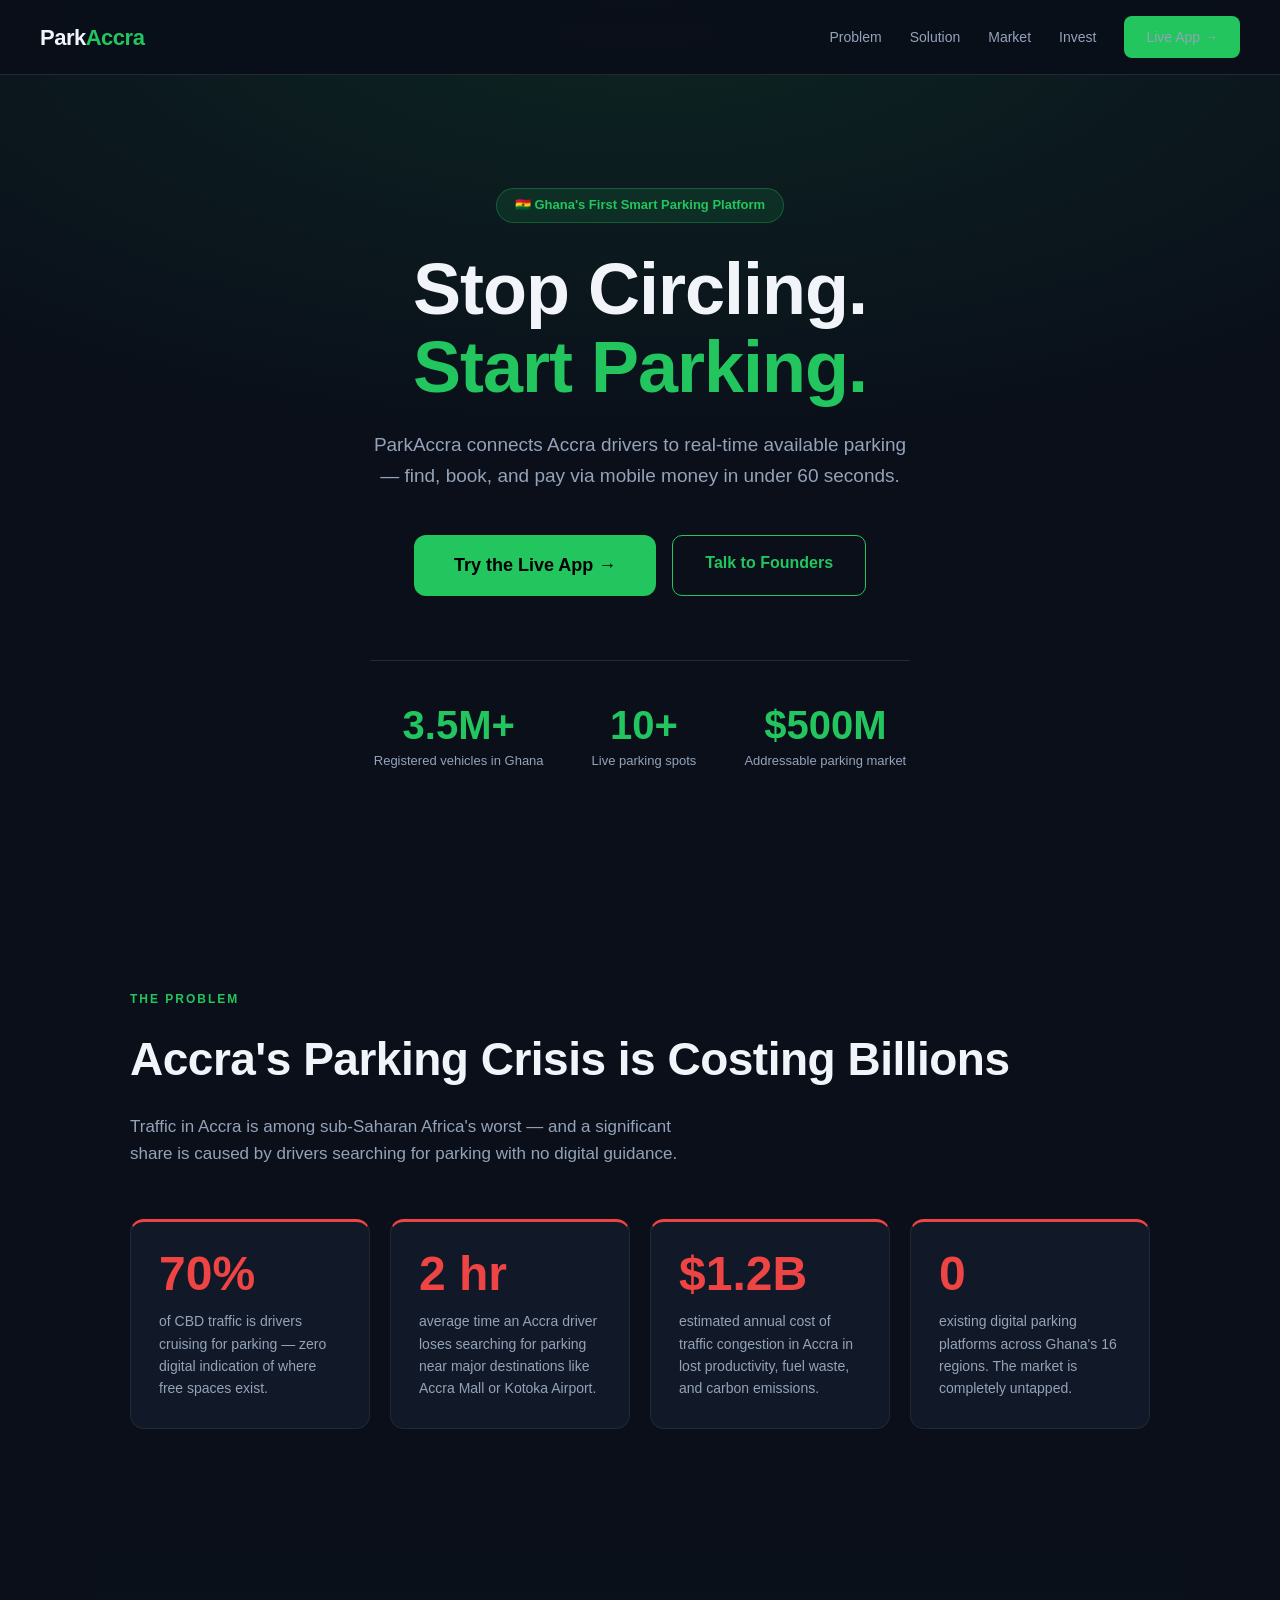
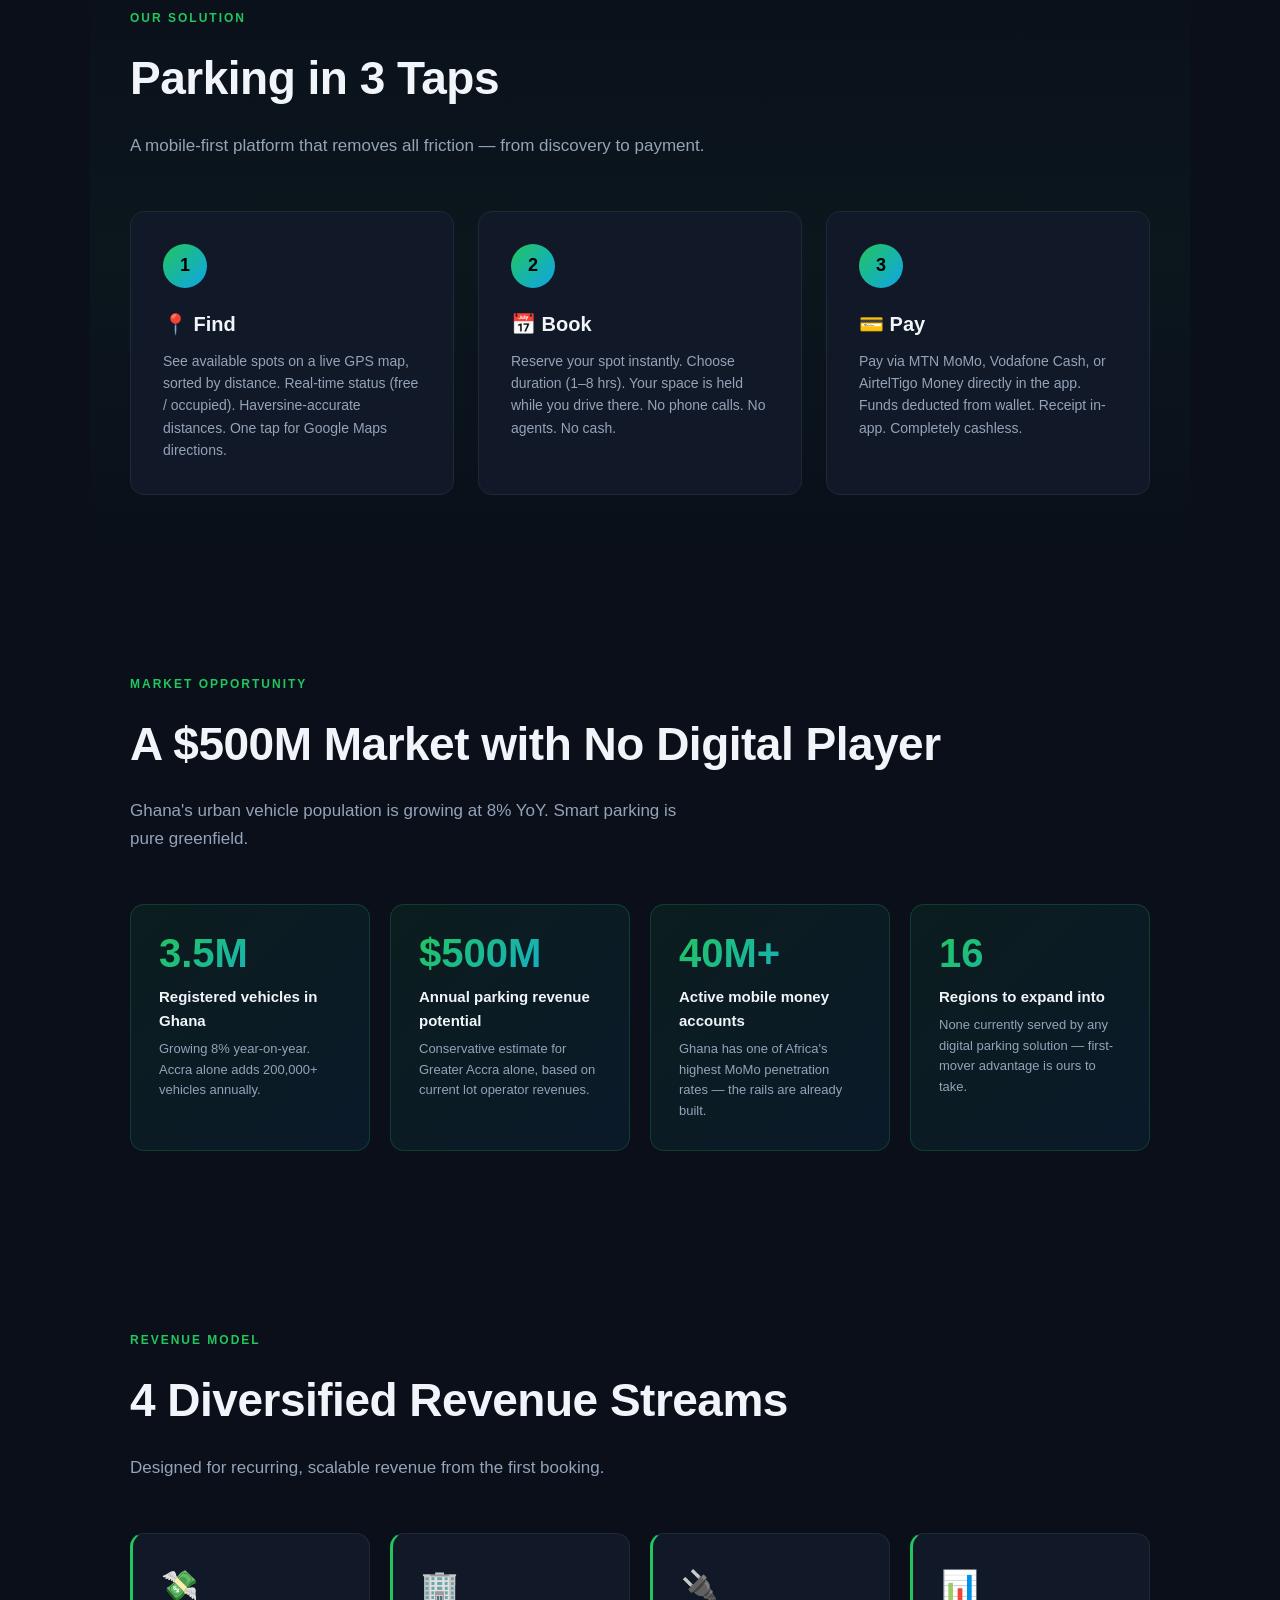
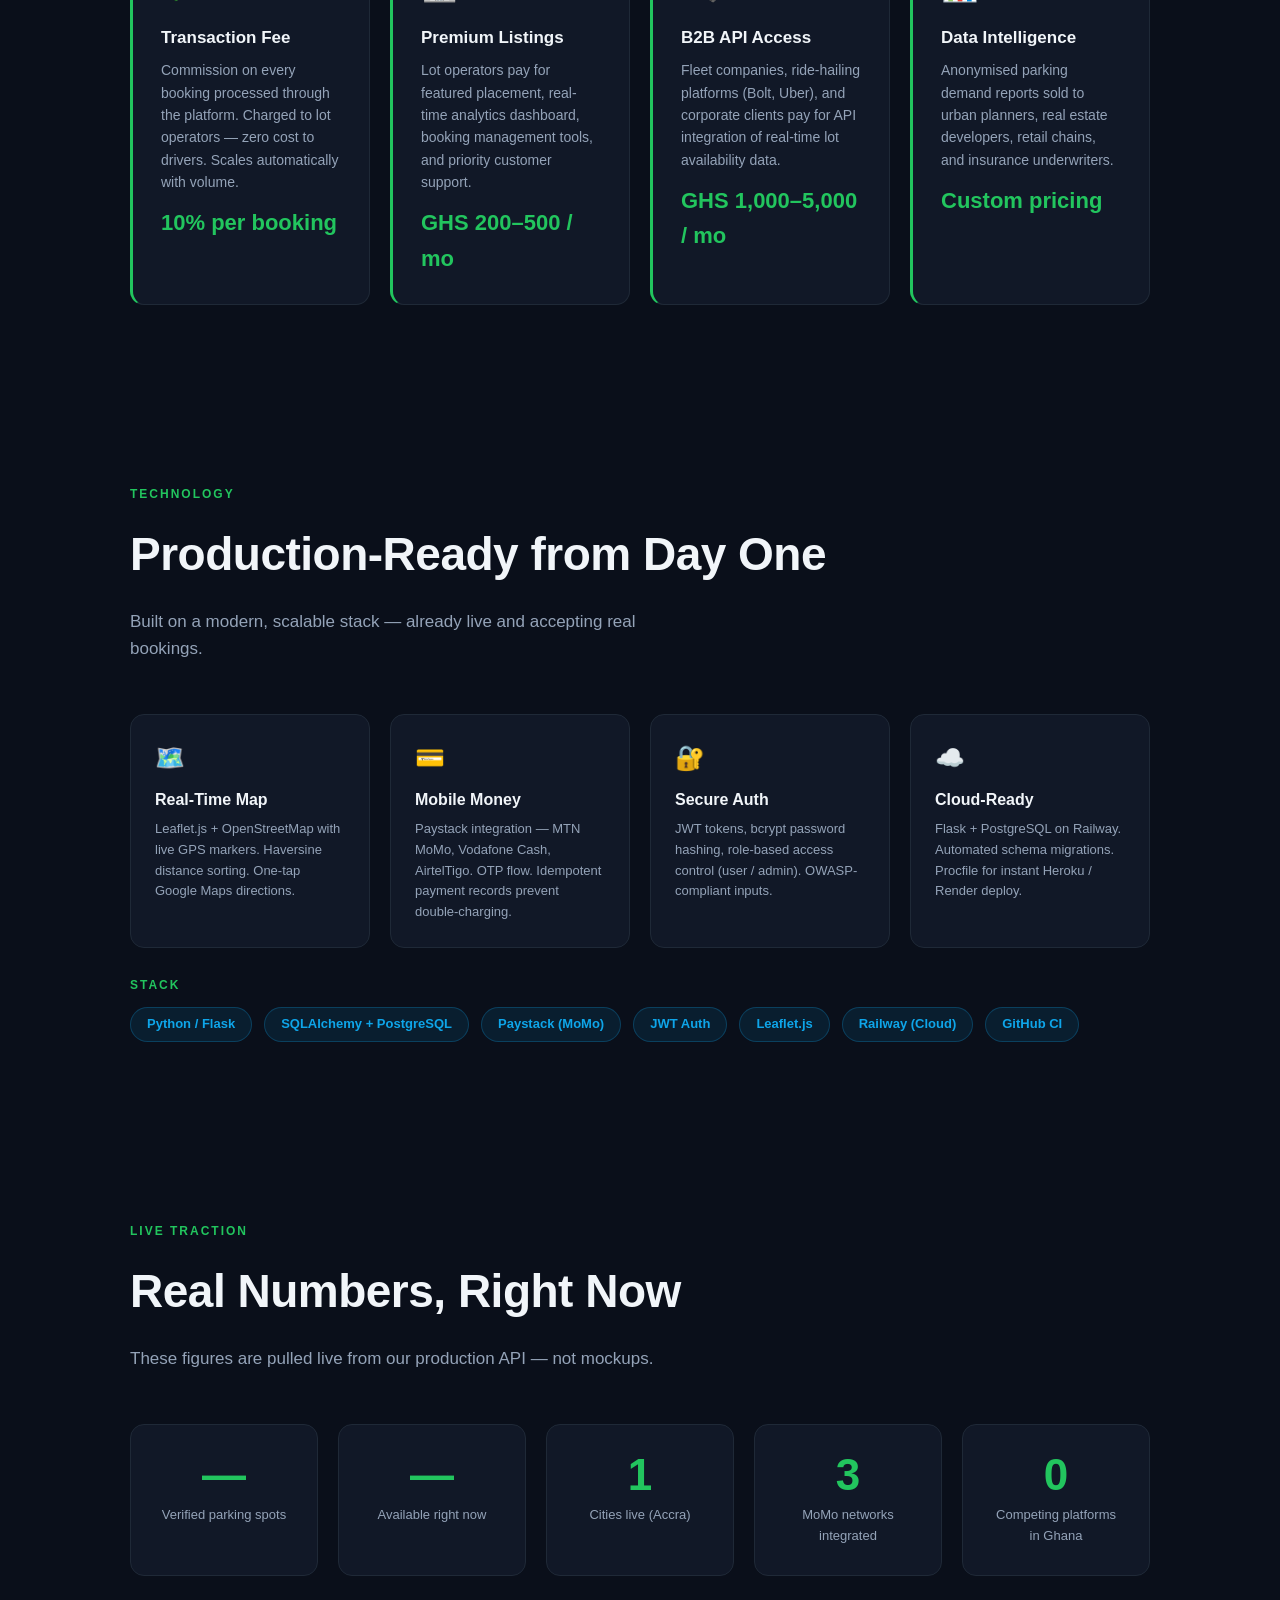
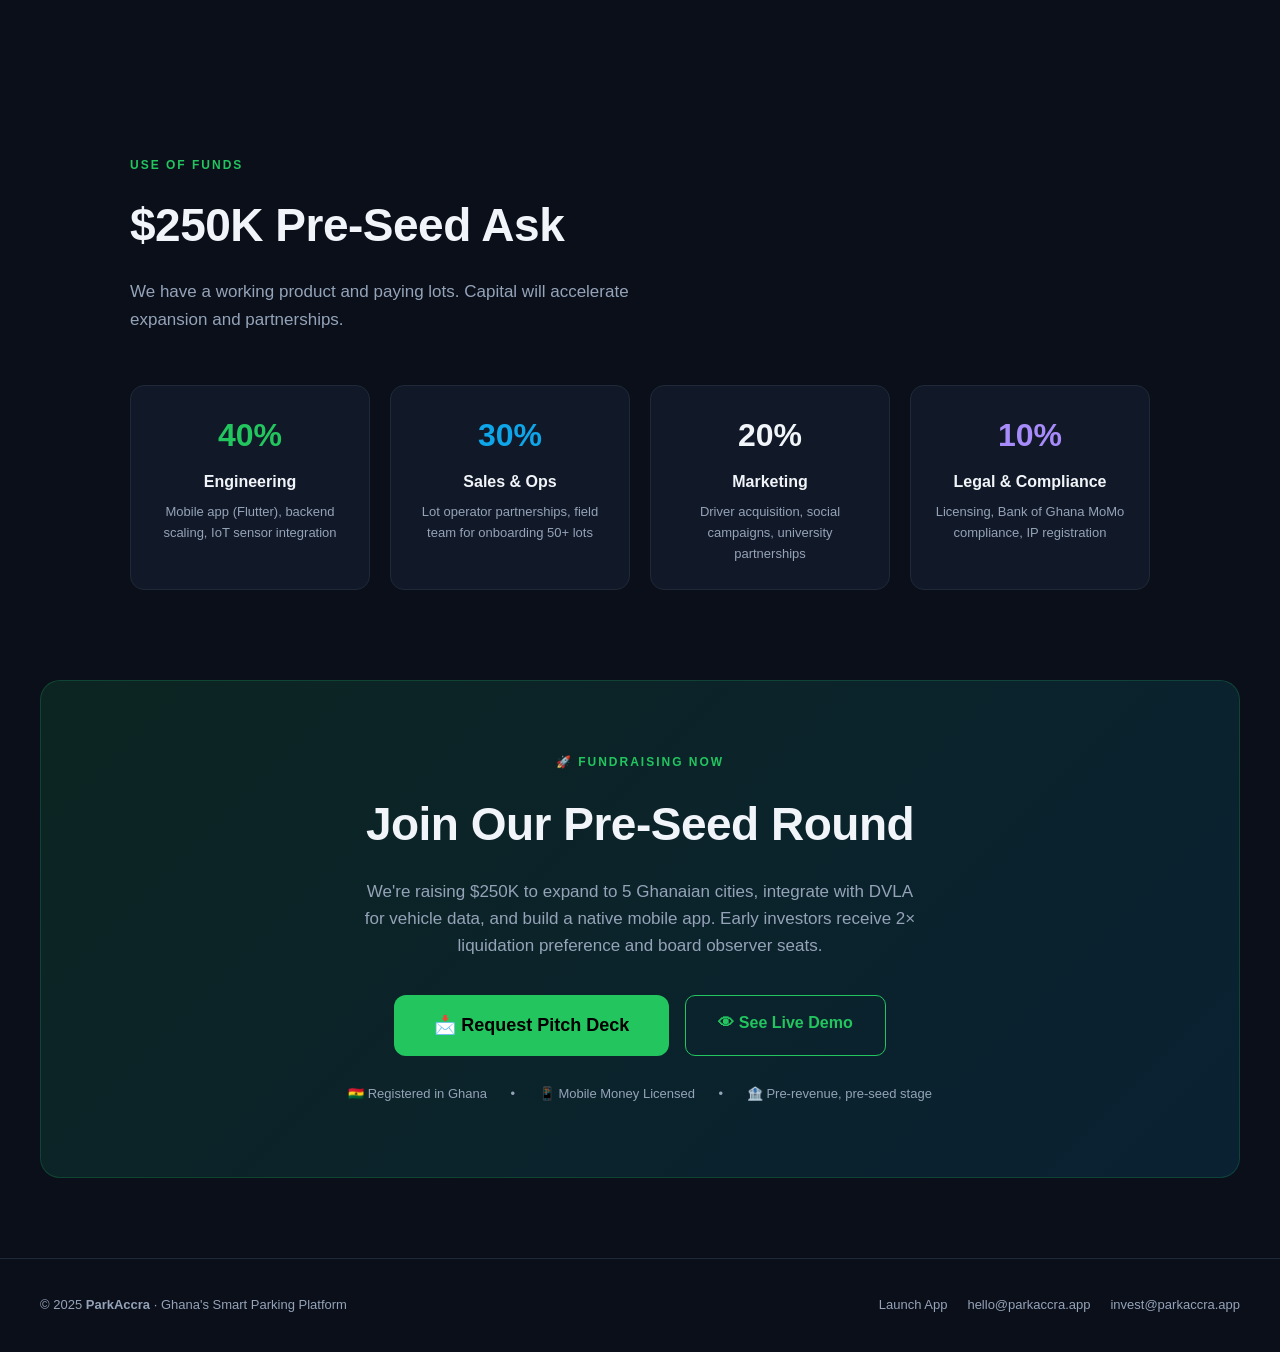
==== landing.html @ 91aaaafd "feat: Haversine distance + directions, Paystack MoMo integration, investor landing page - Add Havers" ====
<!DOCTYPE html>
<html lang="en">
<head>
  <meta charset="UTF-8" />
  <meta name="viewport" content="width=device-width, initial-scale=1.0" />
  <title>ParkAccra — Smarter Parking for Ghana</title>
  <meta name="description" content="Find, book, and pay for parking in Accra in seconds. Real-time spots, mobile money payments, GPS directions." />
  <style>
    * { box-sizing: border-box; margin: 0; padding: 0; }
    :root {
      --green: #22c55e;
      --blue: #0ea5e9;
      --red: #ef4444;
      --dark: #0a0f1a;
      --card: #111827;
      --border: #1f2937;
      --text: #f1f5f9;
      --muted: #94a3b8;
    }
    html { scroll-behavior: smooth; }
    body {
      font-family: -apple-system, BlinkMacSystemFont, 'Segoe UI', Roboto, sans-serif;
      background: var(--dark);
      color: var(--text);
      line-height: 1.6;
    }
    a { color: var(--green); text-decoration: none; }
    a:hover { text-decoration: underline; }

    /* ── NAV ── */
    nav {
      position: fixed; top: 0; left: 0; right: 0; z-index: 100;
      display: flex; justify-content: space-between; align-items: center;
      padding: 16px 40px;
      background: rgba(10,15,26,0.92);
      backdrop-filter: blur(12px);
      border-bottom: 1px solid var(--border);
    }
    .nav-logo { font-size: 22px; font-weight: 800; color: var(--text); letter-spacing: -0.5px; }
    .nav-logo span { color: var(--green); }
    .nav-links { display: flex; gap: 28px; align-items: center; }
    .nav-links a { color: var(--muted); font-size: 14px; font-weight: 500; transition: color .2s; }
    .nav-links a:hover { color: var(--text); text-decoration: none; }
    .btn { display: inline-block; padding: 10px 22px; border-radius: 8px; font-weight: 700; font-size: 14px; transition: all .2s; cursor: pointer; border: none; text-decoration: none !important; }
    .btn-primary { background: var(--green); color: #000; }
    .btn-primary:hover { background: #16a34a; }
    .btn-outline { border: 1.5px solid var(--green); color: var(--green); background: transparent; }
    .btn-outline:hover { background: var(--green); color: #000; }
    .btn-lg { padding: 14px 32px; font-size: 16px; border-radius: 10px; }
    .btn-xl { padding: 16px 40px; font-size: 18px; border-radius: 12px; }

    /* ── HERO ── */
    .hero {
      min-height: 100vh;
      display: flex; align-items: center; justify-content: center;
      padding: 140px 32px 80px;
      text-align: center;
      background: radial-gradient(ellipse 80% 50% at 50% 0%, rgba(34,197,94,0.12), transparent);
    }
    .hero-inner { max-width: 800px; }
    .hero-badge {
      display: inline-block;
      background: rgba(34,197,94,0.12); color: var(--green);
      border: 1px solid rgba(34,197,94,0.3); border-radius: 999px;
      padding: 6px 18px; font-size: 13px; font-weight: 700; margin-bottom: 28px;
    }
    h1 { font-size: clamp(38px, 7vw, 72px); font-weight: 900; line-height: 1.08; margin-bottom: 24px; letter-spacing: -1px; }
    h1 em { color: var(--green); font-style: normal; }
    .hero-sub { font-size: 19px; color: var(--muted); max-width: 540px; margin: 0 auto 44px; }
    .hero-cta { display: flex; gap: 16px; justify-content: center; flex-wrap: wrap; }
    .hero-stats {
      display: flex; gap: 48px; justify-content: center; flex-wrap: wrap;
      margin-top: 64px; padding-top: 44px; border-top: 1px solid var(--border);
    }
    .hero-stat .num { font-size: 40px; font-weight: 900; color: var(--green); line-height: 1; }
    .hero-stat .label { font-size: 13px; color: var(--muted); margin-top: 6px; }

    /* ── SECTIONS ── */
    .section { padding: 90px 40px; max-width: 1100px; margin: 0 auto; }
    .section-label { font-size: 12px; font-weight: 800; color: var(--green); letter-spacing: 2px; text-transform: uppercase; margin-bottom: 14px; }
    h2 { font-size: clamp(28px, 4vw, 46px); font-weight: 900; margin-bottom: 16px; letter-spacing: -0.5px; }
    .section-sub { font-size: 17px; color: var(--muted); max-width: 580px; margin-bottom: 52px; }

    /* ── PROBLEM ── */
    .grid-4 { display: grid; grid-template-columns: repeat(auto-fit, minmax(220px, 1fr)); gap: 20px; }
    .problem-card {
      background: var(--card); border: 1px solid var(--border); border-radius: 14px; padding: 28px;
      border-top: 3px solid var(--red);
    }
    .problem-card .big-num { font-size: 48px; font-weight: 900; color: var(--red); line-height: 1; margin-bottom: 12px; }
    .problem-card p { font-size: 14px; color: var(--muted); line-height: 1.6; }

    /* ── HOW IT WORKS ── */
    .steps { display: grid; grid-template-columns: repeat(auto-fit, minmax(240px, 1fr)); gap: 24px; }
    .step {
      background: var(--card); border: 1px solid var(--border); border-radius: 14px; padding: 32px;
      position: relative; transition: border-color .2s;
    }
    .step:hover { border-color: var(--green); }
    .step-num {
      width: 44px; height: 44px; border-radius: 50%;
      background: linear-gradient(135deg, var(--green), var(--blue));
      display: flex; align-items: center; justify-content: center;
      font-weight: 900; font-size: 18px; color: #000; margin-bottom: 20px;
    }
    .step h3 { font-size: 20px; font-weight: 700; margin-bottom: 10px; }
    .step p { font-size: 14px; color: var(--muted); line-height: 1.6; }

    /* ── MARKET ── */
    .market-grid { display: grid; grid-template-columns: repeat(auto-fit, minmax(210px, 1fr)); gap: 20px; }
    .market-card {
      background: linear-gradient(135deg, rgba(34,197,94,0.08), rgba(14,165,233,0.08));
      border: 1px solid rgba(34,197,94,0.2); border-radius: 14px; padding: 28px;
    }
    .market-card .big { font-size: 40px; font-weight: 900; background: linear-gradient(135deg, var(--green), var(--blue)); -webkit-background-clip: text; -webkit-text-fill-color: transparent; background-clip: text; line-height: 1; }
    .market-card h3 { font-size: 15px; font-weight: 700; margin: 12px 0 6px; }
    .market-card p { font-size: 13px; color: var(--muted); }

    /* ── REVENUE ── */
    .revenue-grid { display: grid; grid-template-columns: repeat(auto-fit, minmax(230px, 1fr)); gap: 20px; }
    .revenue-card {
      background: var(--card); border: 1px solid var(--border); border-radius: 14px; padding: 28px;
      border-left: 3px solid var(--green);
    }
    .revenue-card .icon { font-size: 30px; margin-bottom: 14px; }
    .revenue-card h3 { font-size: 17px; font-weight: 700; margin-bottom: 8px; }
    .revenue-card p { font-size: 14px; color: var(--muted); line-height: 1.6; }
    .revenue-card .rate { font-size: 22px; font-weight: 800; color: var(--green); margin-top: 12px; }

    /* ── TRACTION ── */
    .traction-strip {
      display: grid; grid-template-columns: repeat(auto-fit, minmax(170px, 1fr)); gap: 20px;
    }
    .traction-card {
      background: var(--card); border: 1px solid var(--border); border-radius: 14px;
      padding: 28px; text-align: center;
    }
    .traction-card .num { font-size: 44px; font-weight: 900; color: var(--green); line-height: 1; }
    .traction-card .label { font-size: 13px; color: var(--muted); margin-top: 8px; }

    /* ── TECH STACK ── */
    .tech-list {
      display: flex; flex-wrap: wrap; gap: 12px; margin-top: 8px;
    }
    .tech-pill {
      background: rgba(14,165,233,0.1); border: 1px solid rgba(14,165,233,0.25);
      color: var(--blue); border-radius: 999px; padding: 6px 16px; font-size: 13px; font-weight: 600;
    }

    /* ── INVESTMENT CTA ── */
    .invest-section {
      background: linear-gradient(135deg, rgba(34,197,94,0.12), rgba(14,165,233,0.12));
      border: 1px solid rgba(34,197,94,0.2); border-radius: 20px;
      padding: 72px 48px; text-align: center; margin: 0 40px 80px;
    }
    .invest-section h2 { margin-bottom: 16px; }
    .invest-section p { color: var(--muted); font-size: 17px; max-width: 560px; margin: 0 auto 36px; }
    .invest-btns { display: flex; gap: 16px; justify-content: center; flex-wrap: wrap; }
    .invest-meta { margin-top: 28px; font-size: 13px; color: var(--muted); }
    .invest-meta span { margin: 0 10px; }

    /* ── FOOTER ── */
    footer {
      border-top: 1px solid var(--border); padding: 36px 40px;
      display: flex; justify-content: space-between; align-items: center;
      flex-wrap: wrap; gap: 12px; color: var(--muted); font-size: 13px;
    }
    footer a { color: var(--muted); }
    footer a:hover { color: var(--text); }

    /* ── RESPONSIVE ── */
    @media (max-width: 640px) {
      nav { padding: 14px 20px; }
      .nav-links a:not(.btn) { display: none; }
      .hero { padding: 110px 20px 60px; }
      .section { padding: 64px 20px; }
      .invest-section { padding: 44px 24px; margin: 0 16px 60px; }
      footer { flex-direction: column; text-align: center; padding: 28px 20px; }
    }
  </style>
</head>
<body>

<!-- ── NAV ── -->
<nav>
  <div class="nav-logo">Park<span>Accra</span></div>
  <div class="nav-links">
    <a href="#problem">Problem</a>
    <a href="#solution">Solution</a>
    <a href="#market">Market</a>
    <a href="#invest">Invest</a>
    <a href="/app" class="btn btn-primary">Live App →</a>
  </div>
</nav>

<!-- ── HERO ── -->
<section class="hero">
  <div class="hero-inner">
    <div class="hero-badge">🇬🇭 Ghana's First Smart Parking Platform</div>
    <h1>Stop Circling.<br><em>Start Parking.</em></h1>
    <p class="hero-sub">ParkAccra connects Accra drivers to real-time available parking — find, book, and pay via mobile money in under 60 seconds.</p>
    <div class="hero-cta">
      <a href="/app" class="btn btn-primary btn-xl">Try the Live App →</a>
      <a href="mailto:invest@parkaccra.app" class="btn btn-outline btn-lg">Talk to Founders</a>
    </div>
    <div class="hero-stats">
      <div class="hero-stat">
        <div class="num">3.5M+</div>
        <div class="label">Registered vehicles in Ghana</div>
      </div>
      <div class="hero-stat">
        <div class="num" id="liveSpotsHero">10+</div>
        <div class="label">Live parking spots</div>
      </div>
      <div class="hero-stat">
        <div class="num">$500M</div>
        <div class="label">Addressable parking market</div>
      </div>
    </div>
  </div>
</section>

<!-- ── PROBLEM ── -->
<section class="section" id="problem">
  <div class="section-label">The Problem</div>
  <h2>Accra's Parking Crisis is Costing Billions</h2>
  <p class="section-sub">Traffic in Accra is among sub-Saharan Africa's worst — and a significant share is caused by drivers searching for parking with no digital guidance.</p>
  <div class="grid-4">
    <div class="problem-card">
      <div class="big-num">70%</div>
      <p>of CBD traffic is drivers cruising for parking — zero digital indication of where free spaces exist.</p>
    </div>
    <div class="problem-card">
      <div class="big-num">2 hr</div>
      <p>average time an Accra driver loses searching for parking near major destinations like Accra Mall or Kotoka Airport.</p>
    </div>
    <div class="problem-card">
      <div class="big-num">$1.2B</div>
      <p>estimated annual cost of traffic congestion in Accra in lost productivity, fuel waste, and carbon emissions.</p>
    </div>
    <div class="problem-card">
      <div class="big-num">0</div>
      <p>existing digital parking platforms across Ghana's 16 regions. The market is completely untapped.</p>
    </div>
  </div>
</section>

<!-- ── HOW IT WORKS ── -->
<section class="section" id="solution" style="background: linear-gradient(180deg, transparent, rgba(34,197,94,0.04), transparent);">
  <div class="section-label">Our Solution</div>
  <h2>Parking in 3 Taps</h2>
  <p class="section-sub">A mobile-first platform that removes all friction — from discovery to payment.</p>
  <div class="steps">
    <div class="step">
      <div class="step-num">1</div>
      <h3>📍 Find</h3>
      <p>See available spots on a live GPS map, sorted by distance. Real-time status (free / occupied). Haversine-accurate distances. One tap for Google Maps directions.</p>
    </div>
    <div class="step">
      <div class="step-num">2</div>
      <h3>📅 Book</h3>
      <p>Reserve your spot instantly. Choose duration (1–8 hrs). Your space is held while you drive there. No phone calls. No agents. No cash.</p>
    </div>
    <div class="step">
      <div class="step-num">3</div>
      <h3>💳 Pay</h3>
      <p>Pay via MTN MoMo, Vodafone Cash, or AirtelTigo Money directly in the app. Funds deducted from wallet. Receipt in-app. Completely cashless.</p>
    </div>
  </div>
</section>

<!-- ── MARKET ── -->
<section class="section" id="market">
  <div class="section-label">Market Opportunity</div>
  <h2>A $500M Market with No Digital Player</h2>
  <p class="section-sub">Ghana's urban vehicle population is growing at 8% YoY. Smart parking is pure greenfield.</p>
  <div class="market-grid">
    <div class="market-card">
      <div class="big">3.5M</div>
      <h3>Registered vehicles in Ghana</h3>
      <p>Growing 8% year-on-year. Accra alone adds 200,000+ vehicles annually.</p>
    </div>
    <div class="market-card">
      <div class="big">$500M</div>
      <h3>Annual parking revenue potential</h3>
      <p>Conservative estimate for Greater Accra alone, based on current lot operator revenues.</p>
    </div>
    <div class="market-card">
      <div class="big">40M+</div>
      <h3>Active mobile money accounts</h3>
      <p>Ghana has one of Africa's highest MoMo penetration rates — the rails are already built.</p>
    </div>
    <div class="market-card">
      <div class="big">16</div>
      <h3>Regions to expand into</h3>
      <p>None currently served by any digital parking solution — first-mover advantage is ours to take.</p>
    </div>
  </div>
</section>

<!-- ── REVENUE ── -->
<section class="section">
  <div class="section-label">Revenue Model</div>
  <h2>4 Diversified Revenue Streams</h2>
  <p class="section-sub">Designed for recurring, scalable revenue from the first booking.</p>
  <div class="revenue-grid">
    <div class="revenue-card">
      <div class="icon">💸</div>
      <h3>Transaction Fee</h3>
      <p>Commission on every booking processed through the platform. Charged to lot operators — zero cost to drivers. Scales automatically with volume.</p>
      <div class="rate">10% per booking</div>
    </div>
    <div class="revenue-card">
      <div class="icon">🏢</div>
      <h3>Premium Listings</h3>
      <p>Lot operators pay for featured placement, real-time analytics dashboard, booking management tools, and priority customer support.</p>
      <div class="rate">GHS 200–500 / mo</div>
    </div>
    <div class="revenue-card">
      <div class="icon">🔌</div>
      <h3>B2B API Access</h3>
      <p>Fleet companies, ride-hailing platforms (Bolt, Uber), and corporate clients pay for API integration of real-time lot availability data.</p>
      <div class="rate">GHS 1,000–5,000 / mo</div>
    </div>
    <div class="revenue-card">
      <div class="icon">📊</div>
      <h3>Data Intelligence</h3>
      <p>Anonymised parking demand reports sold to urban planners, real estate developers, retail chains, and insurance underwriters.</p>
      <div class="rate">Custom pricing</div>
    </div>
  </div>
</section>

<!-- ── TECHNOLOGY ── -->
<section class="section">
  <div class="section-label">Technology</div>
  <h2>Production-Ready from Day One</h2>
  <p class="section-sub">Built on a modern, scalable stack — already live and accepting real bookings.</p>
  <div class="grid-4">
    <div style="background:var(--card);border:1px solid var(--border);border-radius:14px;padding:24px">
      <div style="font-size:24px;margin-bottom:10px">🗺️</div>
      <strong>Real-Time Map</strong>
      <p style="font-size:13px;color:var(--muted);margin-top:6px">Leaflet.js + OpenStreetMap with live GPS markers. Haversine distance sorting. One-tap Google Maps directions.</p>
    </div>
    <div style="background:var(--card);border:1px solid var(--border);border-radius:14px;padding:24px">
      <div style="font-size:24px;margin-bottom:10px">💳</div>
      <strong>Mobile Money</strong>
      <p style="font-size:13px;color:var(--muted);margin-top:6px">Paystack integration — MTN MoMo, Vodafone Cash, AirtelTigo. OTP flow. Idempotent payment records prevent double-charging.</p>
    </div>
    <div style="background:var(--card);border:1px solid var(--border);border-radius:14px;padding:24px">
      <div style="font-size:24px;margin-bottom:10px">🔐</div>
      <strong>Secure Auth</strong>
      <p style="font-size:13px;color:var(--muted);margin-top:6px">JWT tokens, bcrypt password hashing, role-based access control (user / admin). OWASP-compliant inputs.</p>
    </div>
    <div style="background:var(--card);border:1px solid var(--border);border-radius:14px;padding:24px">
      <div style="font-size:24px;margin-bottom:10px">☁️</div>
      <strong>Cloud-Ready</strong>
      <p style="font-size:13px;color:var(--muted);margin-top:6px">Flask + PostgreSQL on Railway. Automated schema migrations. Procfile for instant Heroku / Render deploy.</p>
    </div>
  </div>
  <div style="margin-top:28px">
    <div class="section-label" style="margin-bottom:12px">Stack</div>
    <div class="tech-list">
      <span class="tech-pill">Python / Flask</span>
      <span class="tech-pill">SQLAlchemy + PostgreSQL</span>
      <span class="tech-pill">Paystack (MoMo)</span>
      <span class="tech-pill">JWT Auth</span>
      <span class="tech-pill">Leaflet.js</span>
      <span class="tech-pill">Railway (Cloud)</span>
      <span class="tech-pill">GitHub CI</span>
    </div>
  </div>
</section>

<!-- ── LIVE TRACTION ── -->
<section class="section">
  <div class="section-label">Live Traction</div>
  <h2>Real Numbers, Right Now</h2>
  <p class="section-sub">These figures are pulled live from our production API — not mockups.</p>
  <div class="traction-strip">
    <div class="traction-card">
      <div class="num" id="t-spots">—</div>
      <div class="label">Verified parking spots</div>
    </div>
    <div class="traction-card">
      <div class="num" id="t-free">—</div>
      <div class="label">Available right now</div>
    </div>
    <div class="traction-card">
      <div class="num" id="t-cities">1</div>
      <div class="label">Cities live (Accra)</div>
    </div>
    <div class="traction-card">
      <div class="num">3</div>
      <div class="label">MoMo networks integrated</div>
    </div>
    <div class="traction-card">
      <div class="num">0</div>
      <div class="label">Competing platforms in Ghana</div>
    </div>
  </div>
</section>

<!-- ── USE OF FUNDS ── -->
<section class="section">
  <div class="section-label">Use of Funds</div>
  <h2>$250K Pre-Seed Ask</h2>
  <p class="section-sub">We have a working product and paying lots. Capital will accelerate expansion and partnerships.</p>
  <div style="display:grid;grid-template-columns:repeat(auto-fit,minmax(200px,1fr));gap:20px">
    <div style="background:var(--card);border:1px solid var(--border);border-radius:14px;padding:24px;text-align:center">
      <div style="font-size:32px;font-weight:900;color:var(--green)">40%</div>
      <div style="font-weight:700;margin:8px 0">Engineering</div>
      <div style="font-size:13px;color:var(--muted)">Mobile app (Flutter), backend scaling, IoT sensor integration</div>
    </div>
    <div style="background:var(--card);border:1px solid var(--border);border-radius:14px;padding:24px;text-align:center">
      <div style="font-size:32px;font-weight:900;color:var(--blue)">30%</div>
      <div style="font-weight:700;margin:8px 0">Sales & Ops</div>
      <div style="font-size:13px;color:var(--muted)">Lot operator partnerships, field team for onboarding 50+ lots</div>
    </div>
    <div style="background:var(--card);border:1px solid var(--border);border-radius:14px;padding:24px;text-align:center">
      <div style="font-size:32px;font-weight:900;color:#f59e0b)">20%</div>
      <div style="font-weight:700;margin:8px 0">Marketing</div>
      <div style="font-size:13px;color:var(--muted)">Driver acquisition, social campaigns, university partnerships</div>
    </div>
    <div style="background:var(--card);border:1px solid var(--border);border-radius:14px;padding:24px;text-align:center">
      <div style="font-size:32px;font-weight:900;color:#a78bfa">10%</div>
      <div style="font-weight:700;margin:8px 0">Legal & Compliance</div>
      <div style="font-size:13px;color:var(--muted)">Licensing, Bank of Ghana MoMo compliance, IP registration</div>
    </div>
  </div>
</section>

<!-- ── INVESTMENT CTA ── -->
<div class="invest-section" id="invest">
  <div class="section-label" style="margin-bottom:16px">🚀 Fundraising Now</div>
  <h2>Join Our Pre-Seed Round</h2>
  <p>We're raising $250K to expand to 5 Ghanaian cities, integrate with DVLA for vehicle data, and build a native mobile app. Early investors receive 2× liquidation preference and board observer seats.</p>
  <div class="invest-btns">
    <a href="mailto:invest@parkaccra.app" class="btn btn-primary btn-xl">📩 Request Pitch Deck</a>
    <a href="/app" class="btn btn-outline btn-lg">👁 See Live Demo</a>
  </div>
  <div class="invest-meta">
    <span>🇬🇭 Registered in Ghana</span>
    <span>•</span>
    <span>📱 Mobile Money Licensed</span>
    <span>•</span>
    <span>🏦 Pre-revenue, pre-seed stage</span>
  </div>
</div>

<!-- ── FOOTER ── -->
<footer>
  <div>© 2025 <strong>ParkAccra</strong> · Ghana's Smart Parking Platform</div>
  <div style="display:flex;gap:20px;flex-wrap:wrap">
    <a href="/app">Launch App</a>
    <a href="mailto:hello@parkaccra.app">hello@parkaccra.app</a>
    <a href="mailto:invest@parkaccra.app">invest@parkaccra.app</a>
  </div>
</footer>

<script>
// Load live numbers from production API
async function loadTraction() {
  try {
    const res = await fetch("/slots");
    if (!res.ok) return;
    const slots = await res.json();
    const total = slots.length;
    const free = slots.filter(s => s.status === "free").length;
    document.getElementById("t-spots").innerText = total;
    document.getElementById("t-free").innerText = free;
    document.getElementById("liveSpotsHero").innerText = total + "+";
  } catch(e) { /* silently ignore on static preview */ }
}
loadTraction();
</script>

</body>
</html>
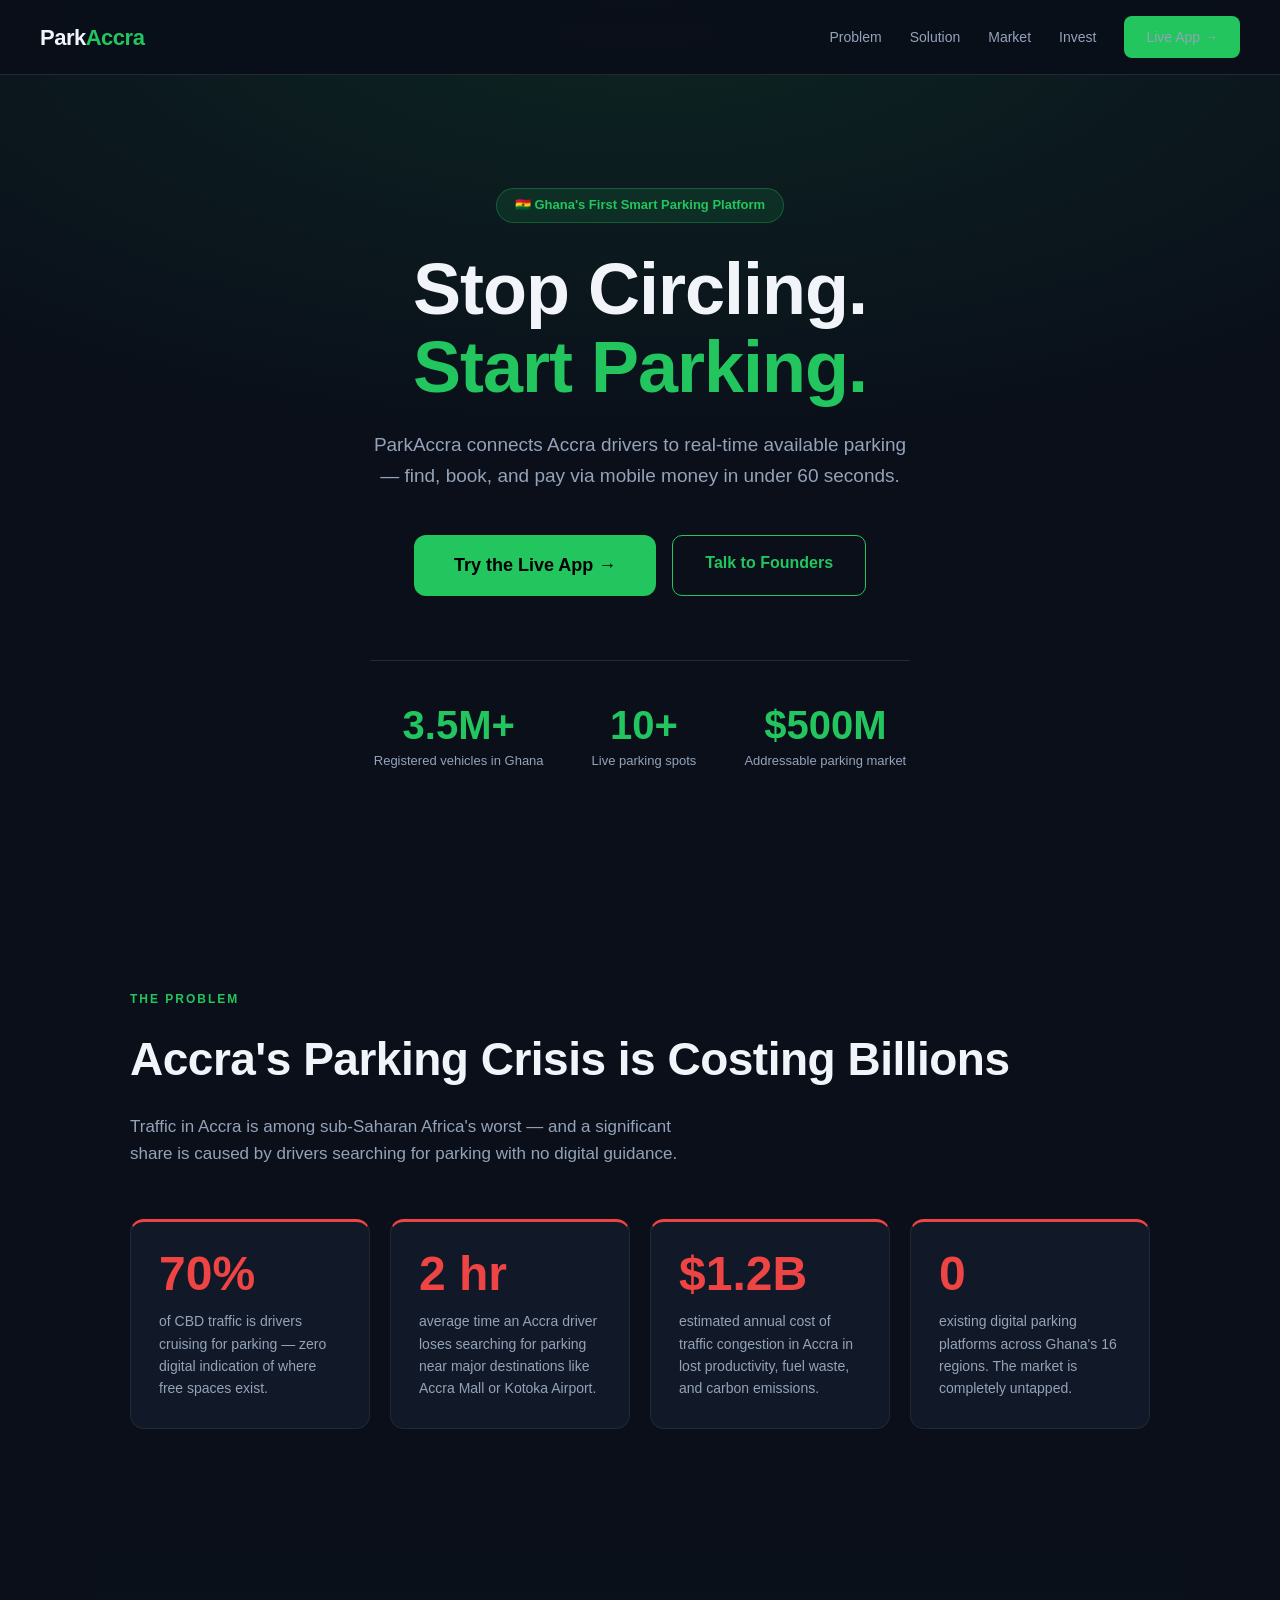
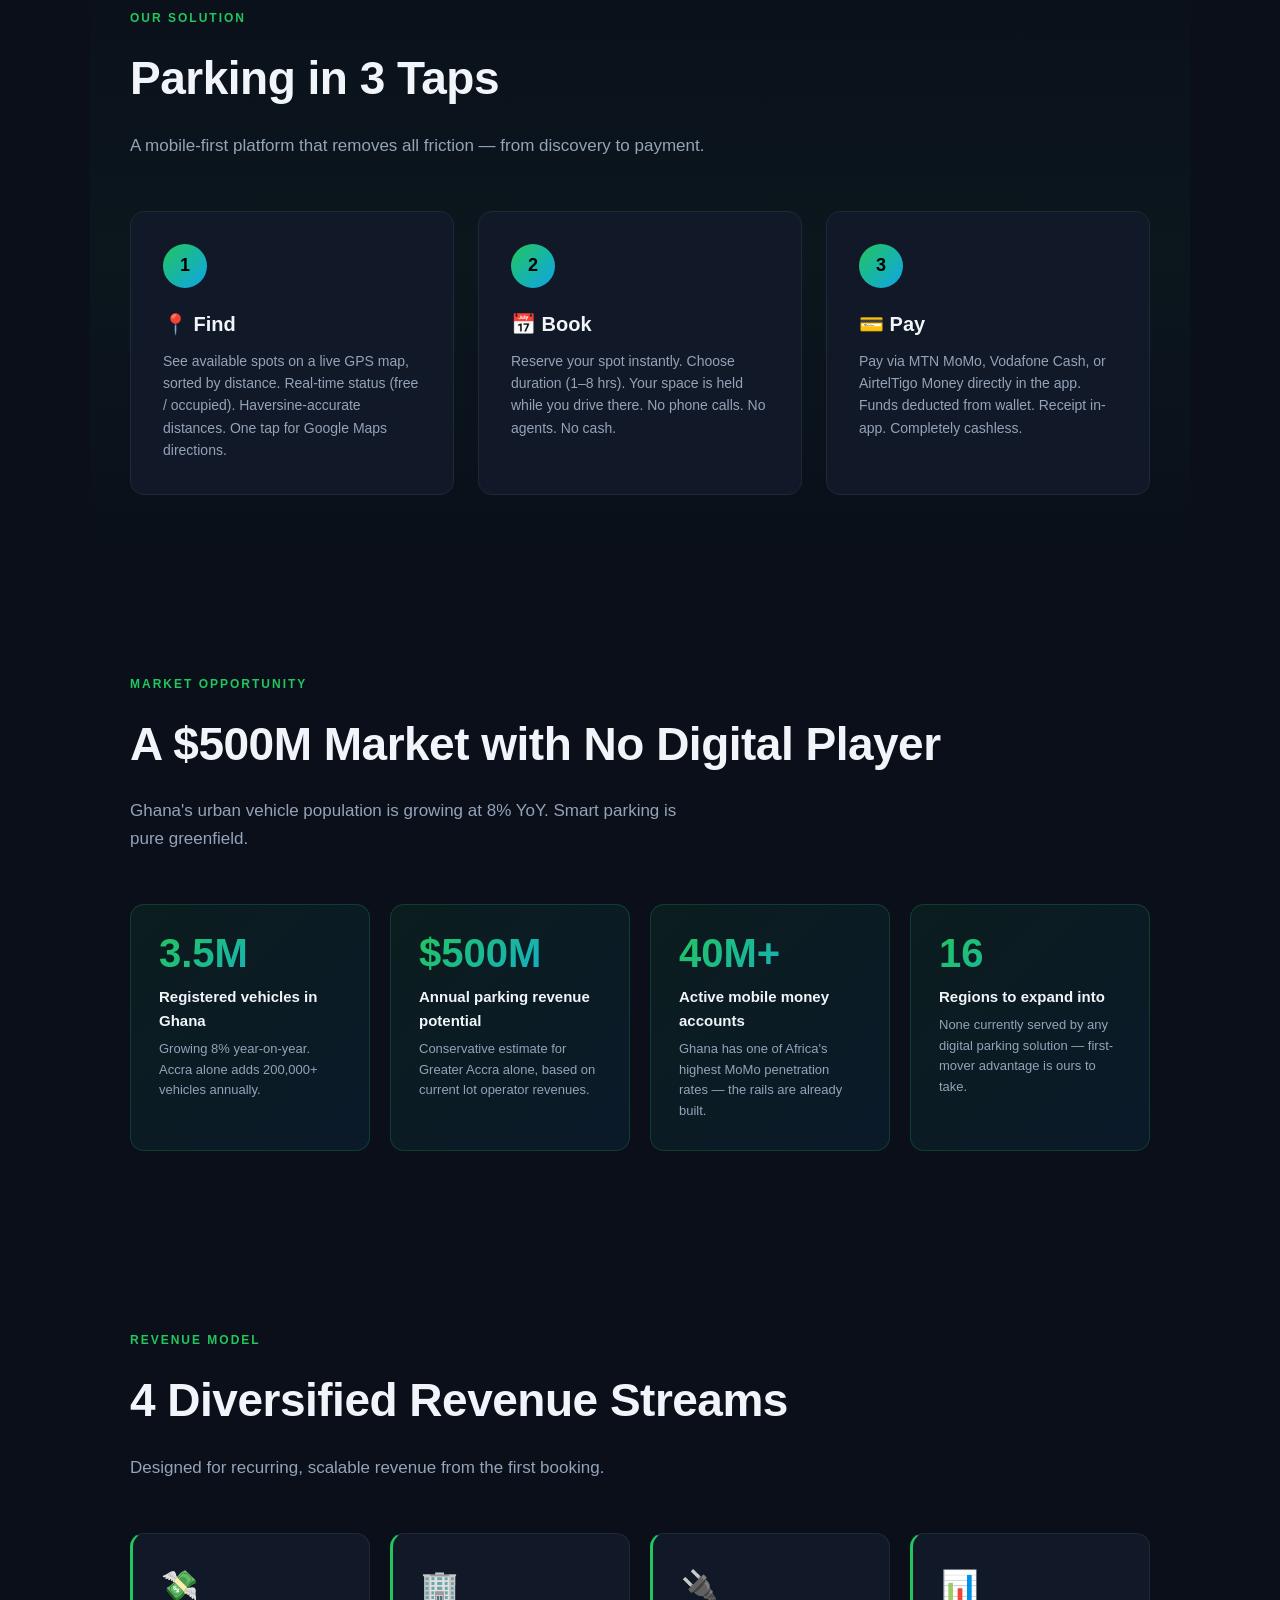
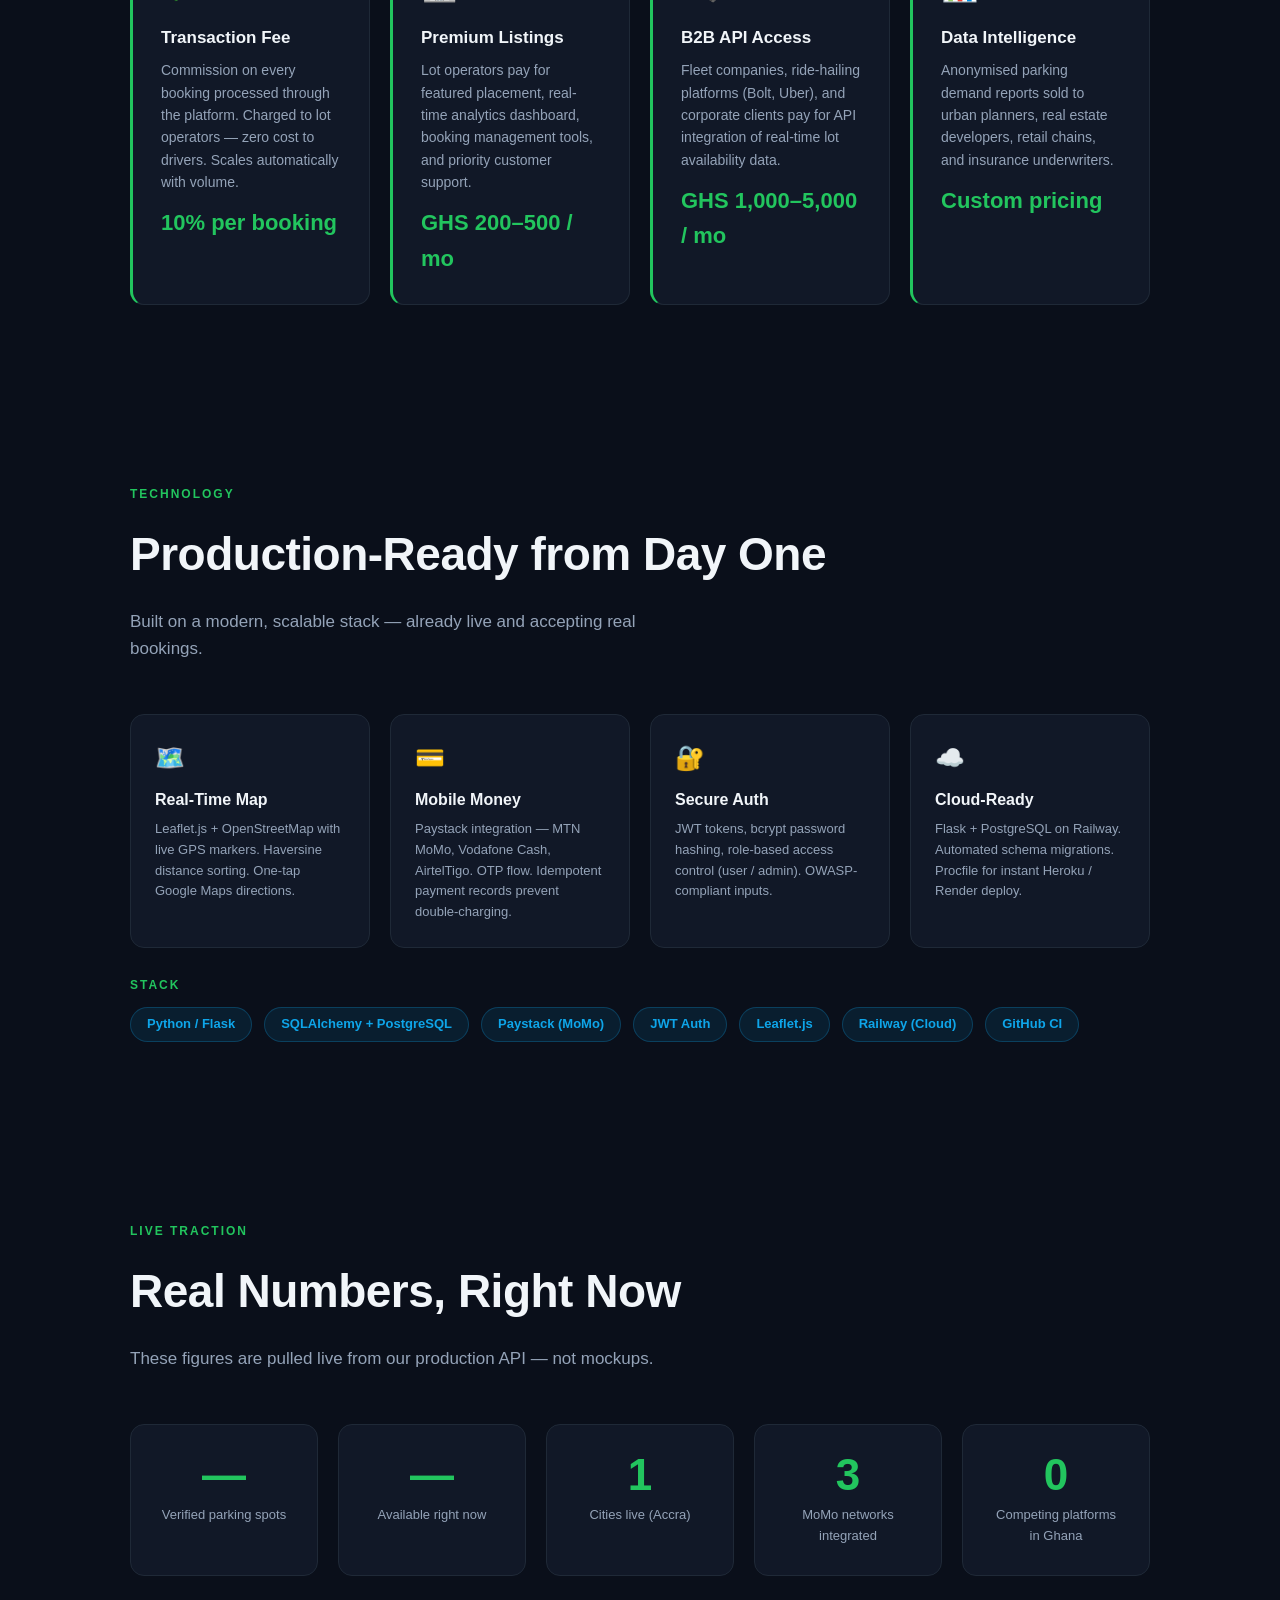
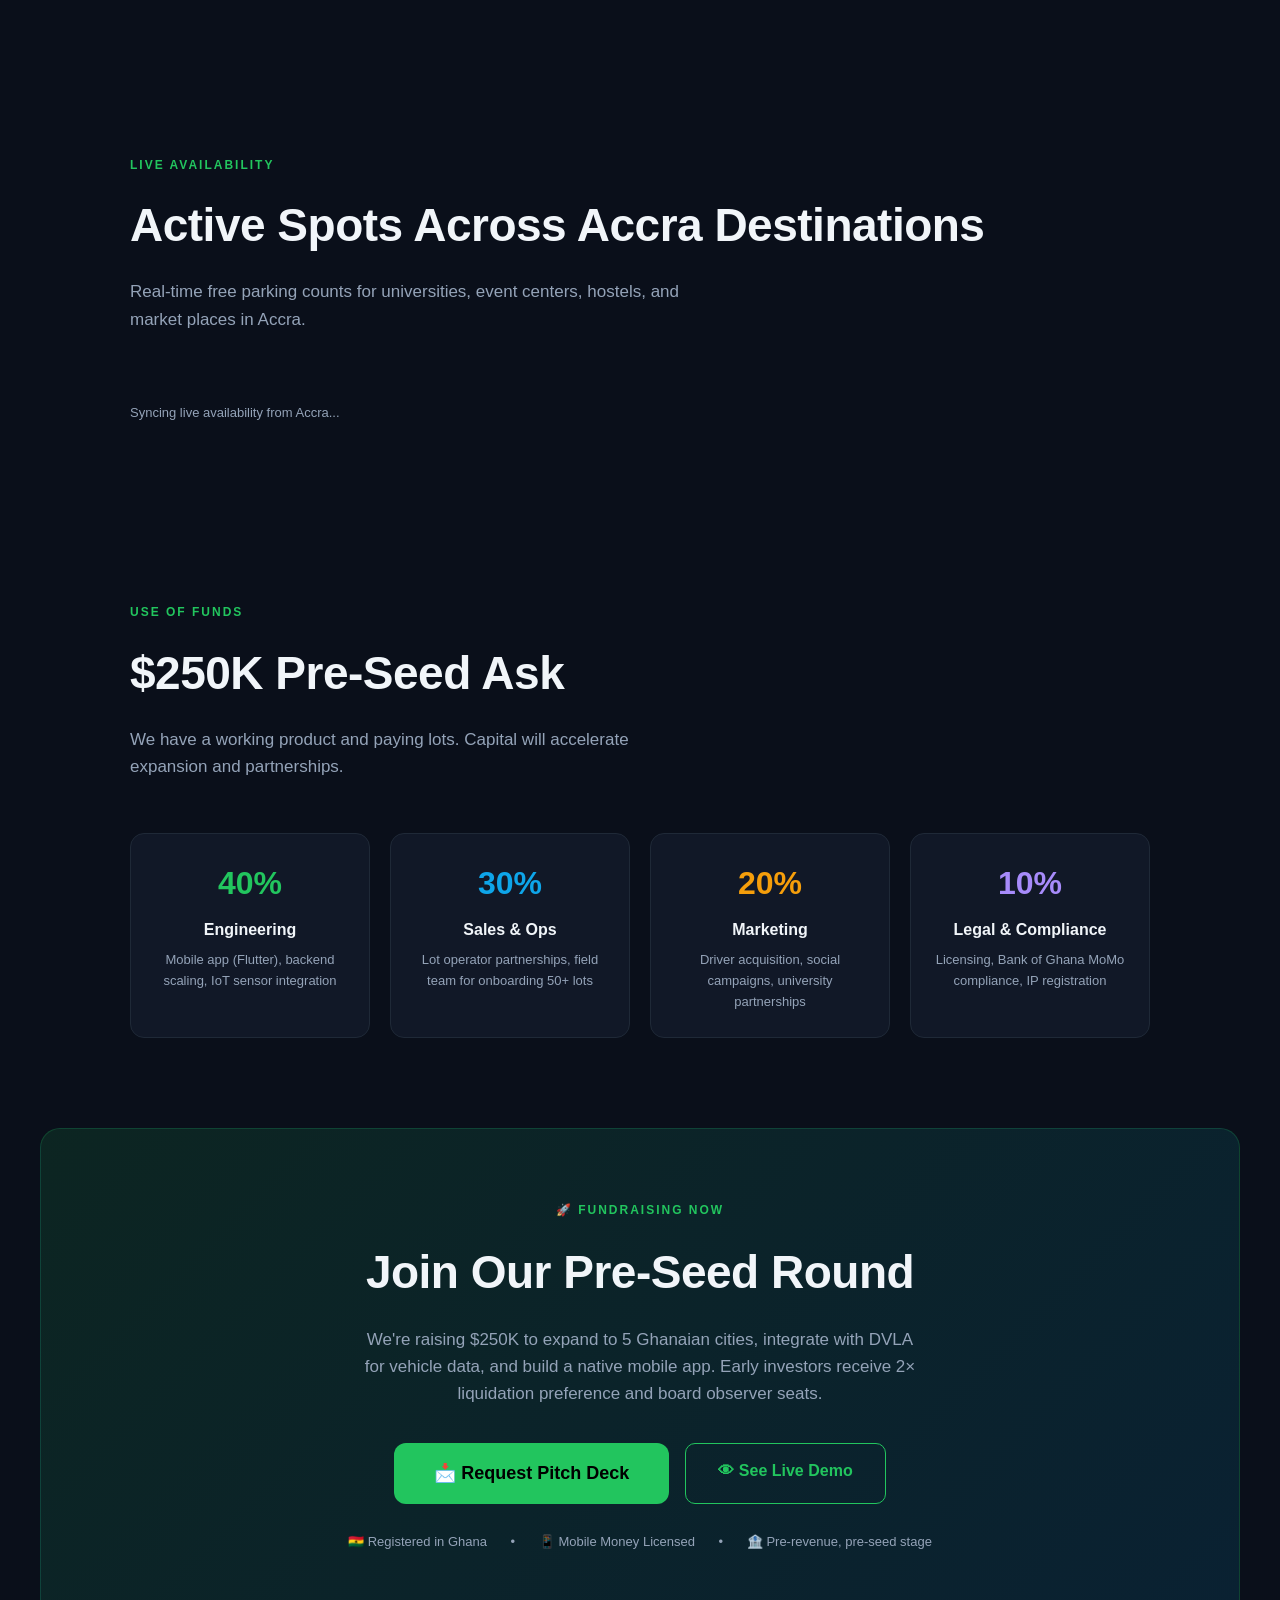
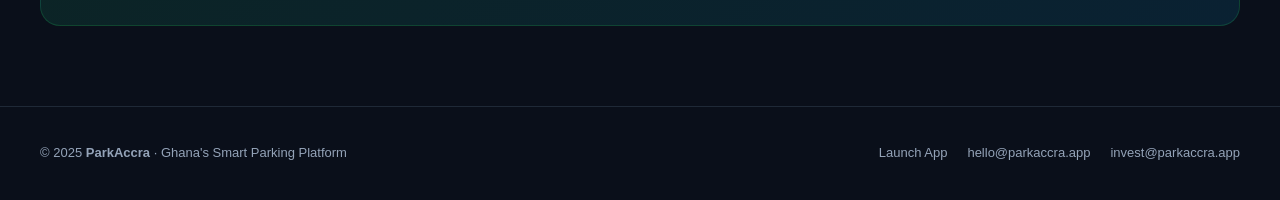
==== commit 1b65df9f: "feat: analytics bar chart, retry payment, fix server startup\n\n- Replace text-row analytics with Ch" ====
--- a/landing.html
+++ b/landing.html
@@ -3,7 +3,7 @@
 <head>
   <meta charset="UTF-8" />
   <meta name="viewport" content="width=device-width, initial-scale=1.0" />
-  <title>ParkAccra — Smarter Parking for Ghana</title>
+  <title>ParkHub — Smarter Parking for Ghana</title>
   <meta name="description" content="Find, book, and pay for parking in Accra in seconds. Real-time spots, mobile money payments, GPS directions." />
   <style>
     * { box-sizing: border-box; margin: 0; padding: 0; }
@@ -33,6 +33,7 @@
       display: flex; justify-content: space-between; align-items: center;
       padding: 16px 40px;
       background: rgba(10,15,26,0.92);
+      -webkit-backdrop-filter: blur(12px);
       backdrop-filter: blur(12px);
       border-bottom: 1px solid var(--border);
     }
@@ -137,6 +138,107 @@
     }
     .traction-card .num { font-size: 44px; font-weight: 900; color: var(--green); line-height: 1; }
     .traction-card .label { font-size: 13px; color: var(--muted); margin-top: 8px; }
+
+    .availability-grid { display: grid; grid-template-columns: repeat(auto-fit, minmax(240px, 1fr)); gap: 20px; }
+    .availability-card {
+      background: linear-gradient(180deg, rgba(14,165,233,0.08), rgba(17,24,39,1));
+      border: 1px solid rgba(14,165,233,0.22);
+      border-radius: 16px;
+      padding: 26px;
+    }
+    .availability-card .eyebrow { font-size: 12px; letter-spacing: 1.6px; text-transform: uppercase; color: var(--muted); }
+    .availability-card .big { font-size: 42px; font-weight: 900; color: var(--green); line-height: 1; margin: 10px 0 8px; }
+    .availability-card .small { color: var(--muted); font-size: 13px; }
+    .availability-list { list-style: none; margin-top: 18px; display: grid; gap: 10px; }
+    .availability-list li {
+      display: flex; justify-content: space-between; align-items: center; gap: 10px;
+      padding-top: 10px; border-top: 1px solid rgba(148,163,184,0.12); font-size: 13px;
+    }
+    .availability-status {
+      border-radius: 999px; padding: 4px 10px; font-size: 11px; font-weight: 800;
+      text-transform: uppercase;
+    }
+    .availability-status.free { background: rgba(34,197,94,0.14); color: #86efac; }
+    .availability-status.occupied { background: rgba(239,68,68,0.14); color: #fca5a5; }
+    .availability-meta { margin-top: 18px; color: var(--muted); font-size: 13px; }
+
+    .solution-section-bg {
+      background: linear-gradient(180deg, transparent, rgba(34,197,94,0.04), transparent);
+    }
+
+    .tech-feature-card,
+    .funds-card {
+      background: var(--card);
+      border: 1px solid var(--border);
+      border-radius: 14px;
+      padding: 24px;
+    }
+
+    .tech-feature-icon {
+      font-size: 24px;
+      margin-bottom: 10px;
+    }
+
+    .tech-feature-text,
+    .funds-card-desc {
+      font-size: 13px;
+      color: var(--muted);
+      margin-top: 6px;
+    }
+
+    .stack-wrap {
+      margin-top: 28px;
+    }
+
+    .stack-label {
+      margin-bottom: 12px;
+    }
+
+    .funds-grid {
+      display: grid;
+      grid-template-columns: repeat(auto-fit, minmax(200px, 1fr));
+      gap: 20px;
+    }
+
+    .funds-card {
+      text-align: center;
+    }
+
+    .funds-card-percent {
+      font-size: 32px;
+      font-weight: 900;
+    }
+
+    .funds-card-percent.green {
+      color: var(--green);
+    }
+
+    .funds-card-percent.blue {
+      color: var(--blue);
+    }
+
+    .funds-card-percent.amber {
+      color: #f59e0b;
+    }
+
+    .funds-card-percent.violet {
+      color: #a78bfa;
+    }
+
+    .funds-card-title {
+      font-weight: 700;
+      margin: 8px 0;
+    }
+
+    .invest-label {
+      margin-bottom: 16px;
+    }
+
+    .footer-links {
+      display: flex;
+      gap: 20px;
+      flex-wrap: wrap;
+    }
 
     /* ── TECH STACK ── */
     .tech-list {
@@ -246,7 +348,7 @@
 </section>
 
 <!-- ── HOW IT WORKS ── -->
-<section class="section" id="solution" style="background: linear-gradient(180deg, transparent, rgba(34,197,94,0.04), transparent);">
+<section class="section solution-section-bg" id="solution">
   <div class="section-label">Our Solution</div>
   <h2>Parking in 3 Taps</h2>
   <p class="section-sub">A mobile-first platform that removes all friction — from discovery to payment.</p>
@@ -337,29 +439,29 @@
   <h2>Production-Ready from Day One</h2>
   <p class="section-sub">Built on a modern, scalable stack — already live and accepting real bookings.</p>
   <div class="grid-4">
-    <div style="background:var(--card);border:1px solid var(--border);border-radius:14px;padding:24px">
-      <div style="font-size:24px;margin-bottom:10px">🗺️</div>
+    <div class="tech-feature-card">
+      <div class="tech-feature-icon">🗺️</div>
       <strong>Real-Time Map</strong>
-      <p style="font-size:13px;color:var(--muted);margin-top:6px">Leaflet.js + OpenStreetMap with live GPS markers. Haversine distance sorting. One-tap Google Maps directions.</p>
-    </div>
-    <div style="background:var(--card);border:1px solid var(--border);border-radius:14px;padding:24px">
-      <div style="font-size:24px;margin-bottom:10px">💳</div>
+      <p class="tech-feature-text">Leaflet.js + OpenStreetMap with live GPS markers. Haversine distance sorting. One-tap Google Maps directions.</p>
+    </div>
+    <div class="tech-feature-card">
+      <div class="tech-feature-icon">💳</div>
       <strong>Mobile Money</strong>
-      <p style="font-size:13px;color:var(--muted);margin-top:6px">Paystack integration — MTN MoMo, Vodafone Cash, AirtelTigo. OTP flow. Idempotent payment records prevent double-charging.</p>
-    </div>
-    <div style="background:var(--card);border:1px solid var(--border);border-radius:14px;padding:24px">
-      <div style="font-size:24px;margin-bottom:10px">🔐</div>
+      <p class="tech-feature-text">Paystack integration — MTN MoMo, Vodafone Cash, AirtelTigo. OTP flow. Idempotent payment records prevent double-charging.</p>
+    </div>
+    <div class="tech-feature-card">
+      <div class="tech-feature-icon">🔐</div>
       <strong>Secure Auth</strong>
-      <p style="font-size:13px;color:var(--muted);margin-top:6px">JWT tokens, bcrypt password hashing, role-based access control (user / admin). OWASP-compliant inputs.</p>
-    </div>
-    <div style="background:var(--card);border:1px solid var(--border);border-radius:14px;padding:24px">
-      <div style="font-size:24px;margin-bottom:10px">☁️</div>
+      <p class="tech-feature-text">JWT tokens, bcrypt password hashing, role-based access control (user / admin). OWASP-compliant inputs.</p>
+    </div>
+    <div class="tech-feature-card">
+      <div class="tech-feature-icon">☁️</div>
       <strong>Cloud-Ready</strong>
-      <p style="font-size:13px;color:var(--muted);margin-top:6px">Flask + PostgreSQL on Railway. Automated schema migrations. Procfile for instant Heroku / Render deploy.</p>
-    </div>
-  </div>
-  <div style="margin-top:28px">
-    <div class="section-label" style="margin-bottom:12px">Stack</div>
+      <p class="tech-feature-text">Flask + PostgreSQL on Railway. Automated schema migrations. Procfile for instant Heroku / Render deploy.</p>
+    </div>
+  </div>
+  <div class="stack-wrap">
+    <div class="section-label stack-label">Stack</div>
     <div class="tech-list">
       <span class="tech-pill">Python / Flask</span>
       <span class="tech-pill">SQLAlchemy + PostgreSQL</span>
@@ -401,38 +503,47 @@
   </div>
 </section>
 
+<!-- ── LIVE AVAILABILITY ── -->
+<section class="section">
+  <div class="section-label">Live Availability</div>
+  <h2>Active Spots Across Accra Destinations</h2>
+  <p class="section-sub">Real-time free parking counts for universities, event centers, hostels, and market places in Accra.</p>
+  <div id="availabilityGrid" class="availability-grid"></div>
+  <p id="availabilityMeta" class="availability-meta">Syncing live availability from Accra...</p>
+</section>
+
 <!-- ── USE OF FUNDS ── -->
 <section class="section">
   <div class="section-label">Use of Funds</div>
   <h2>$250K Pre-Seed Ask</h2>
   <p class="section-sub">We have a working product and paying lots. Capital will accelerate expansion and partnerships.</p>
-  <div style="display:grid;grid-template-columns:repeat(auto-fit,minmax(200px,1fr));gap:20px">
-    <div style="background:var(--card);border:1px solid var(--border);border-radius:14px;padding:24px;text-align:center">
-      <div style="font-size:32px;font-weight:900;color:var(--green)">40%</div>
-      <div style="font-weight:700;margin:8px 0">Engineering</div>
-      <div style="font-size:13px;color:var(--muted)">Mobile app (Flutter), backend scaling, IoT sensor integration</div>
-    </div>
-    <div style="background:var(--card);border:1px solid var(--border);border-radius:14px;padding:24px;text-align:center">
-      <div style="font-size:32px;font-weight:900;color:var(--blue)">30%</div>
-      <div style="font-weight:700;margin:8px 0">Sales & Ops</div>
-      <div style="font-size:13px;color:var(--muted)">Lot operator partnerships, field team for onboarding 50+ lots</div>
-    </div>
-    <div style="background:var(--card);border:1px solid var(--border);border-radius:14px;padding:24px;text-align:center">
-      <div style="font-size:32px;font-weight:900;color:#f59e0b)">20%</div>
-      <div style="font-weight:700;margin:8px 0">Marketing</div>
-      <div style="font-size:13px;color:var(--muted)">Driver acquisition, social campaigns, university partnerships</div>
-    </div>
-    <div style="background:var(--card);border:1px solid var(--border);border-radius:14px;padding:24px;text-align:center">
-      <div style="font-size:32px;font-weight:900;color:#a78bfa">10%</div>
-      <div style="font-weight:700;margin:8px 0">Legal & Compliance</div>
-      <div style="font-size:13px;color:var(--muted)">Licensing, Bank of Ghana MoMo compliance, IP registration</div>
+  <div class="funds-grid">
+    <div class="funds-card">
+      <div class="funds-card-percent green">40%</div>
+      <div class="funds-card-title">Engineering</div>
+      <div class="funds-card-desc">Mobile app (Flutter), backend scaling, IoT sensor integration</div>
+    </div>
+    <div class="funds-card">
+      <div class="funds-card-percent blue">30%</div>
+      <div class="funds-card-title">Sales & Ops</div>
+      <div class="funds-card-desc">Lot operator partnerships, field team for onboarding 50+ lots</div>
+    </div>
+    <div class="funds-card">
+      <div class="funds-card-percent amber">20%</div>
+      <div class="funds-card-title">Marketing</div>
+      <div class="funds-card-desc">Driver acquisition, social campaigns, university partnerships</div>
+    </div>
+    <div class="funds-card">
+      <div class="funds-card-percent violet">10%</div>
+      <div class="funds-card-title">Legal & Compliance</div>
+      <div class="funds-card-desc">Licensing, Bank of Ghana MoMo compliance, IP registration</div>
     </div>
   </div>
 </section>
 
 <!-- ── INVESTMENT CTA ── -->
 <div class="invest-section" id="invest">
-  <div class="section-label" style="margin-bottom:16px">🚀 Fundraising Now</div>
+  <div class="section-label invest-label">🚀 Fundraising Now</div>
   <h2>Join Our Pre-Seed Round</h2>
   <p>We're raising $250K to expand to 5 Ghanaian cities, integrate with DVLA for vehicle data, and build a native mobile app. Early investors receive 2× liquidation preference and board observer seats.</p>
   <div class="invest-btns">
@@ -451,7 +562,7 @@
 <!-- ── FOOTER ── -->
 <footer>
   <div>© 2025 <strong>ParkAccra</strong> · Ghana's Smart Parking Platform</div>
-  <div style="display:flex;gap:20px;flex-wrap:wrap">
+  <div class="footer-links">
     <a href="/app">Launch App</a>
     <a href="mailto:hello@parkaccra.app">hello@parkaccra.app</a>
     <a href="mailto:invest@parkaccra.app">invest@parkaccra.app</a>
@@ -472,7 +583,42 @@
     document.getElementById("liveSpotsHero").innerText = total + "+";
   } catch(e) { /* silently ignore on static preview */ }
 }
+
+function renderAvailabilityCard(category) {
+  const spots = category.spots.slice(0, 3).map(spot => `
+    <li>
+      <span>${spot.location}</span>
+      <span class="availability-status ${spot.status === "free" ? "free" : "occupied"}">${spot.status}</span>
+    </li>
+  `).join("") || `<li><span>No live spots yet</span><span class="availability-status occupied">waiting</span></li>`;
+
+  return `
+    <article class="availability-card">
+      <div class="eyebrow">${category.label}</div>
+      <div class="big">${category.available}</div>
+      <div class="small">available now out of ${category.total} tracked locations</div>
+      <ul class="availability-list">${spots}</ul>
+    </article>
+  `;
+}
+
+async function loadLiveAvailability() {
+  try {
+    const res = await fetch("/live-availability");
+    if (!res.ok) return;
+    const data = await res.json();
+    const grid = document.getElementById("availabilityGrid");
+    grid.innerHTML = data.categories.map(renderAvailabilityCard).join("");
+    const updated = new Date(data.updated_at).toLocaleTimeString([], { hour: "2-digit", minute: "2-digit", second: "2-digit" });
+    document.getElementById("availabilityMeta").innerText = `Last updated ${updated} · Live across ${data.city}`;
+  } catch (e) {
+    document.getElementById("availabilityMeta").innerText = "Unable to load live availability right now.";
+  }
+}
+
 loadTraction();
+loadLiveAvailability();
+setInterval(loadLiveAvailability, 5000);
 </script>
 
 </body>
